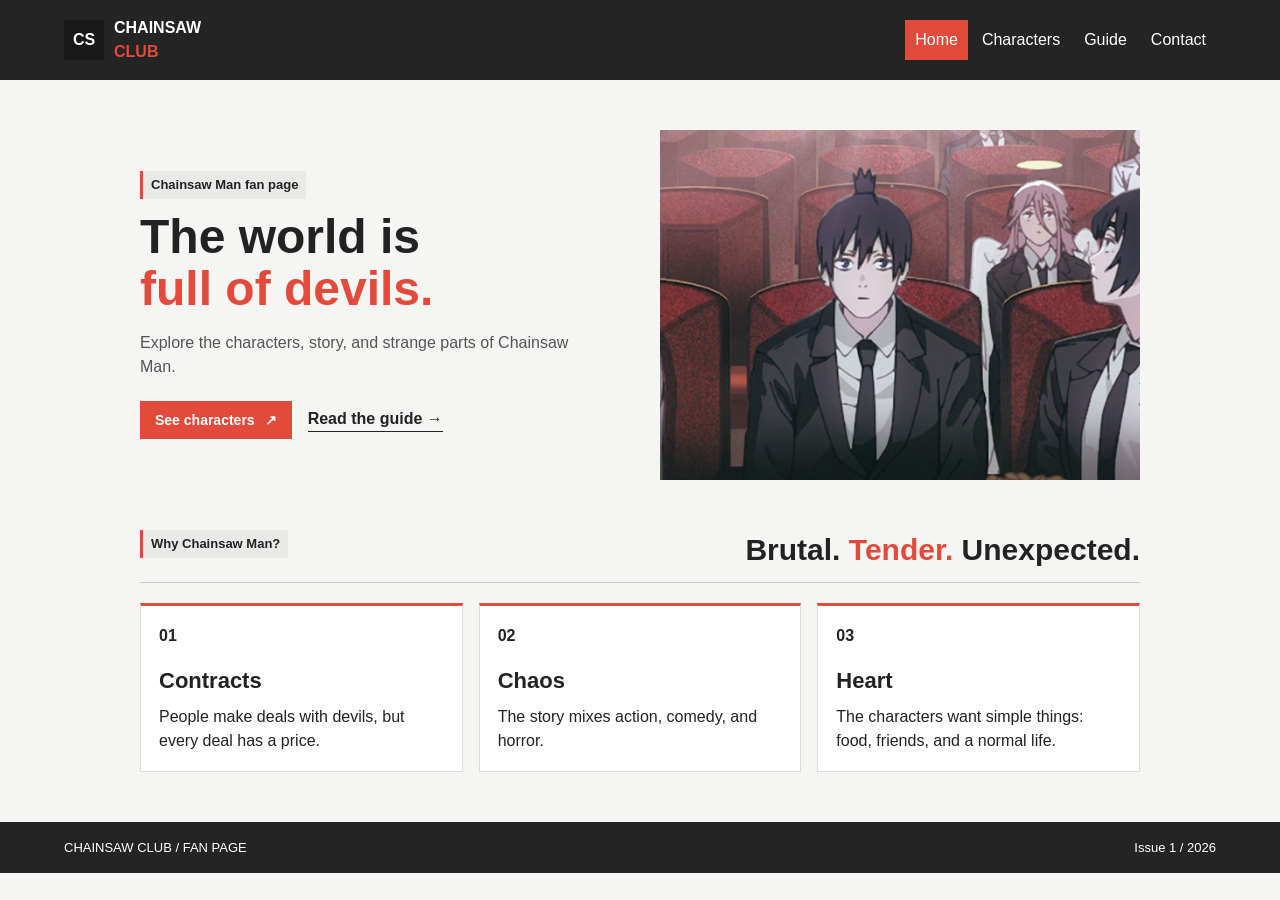
==== index.html @ d2ddcea0 "initialising project" ====
<!doctype html>
<html lang="en">
<head>
  <meta charset="utf-8">
  <meta name="viewport" content="width=device-width, initial-scale=1">
  <meta name="description" content="An unofficial fan guide to Chainsaw Man and its unforgettable world.">
  <title>Chainsaw Club | Home</title>
  <link rel="stylesheet" href="styles.css">
</head>
<body>
  <header class="header">
    <a class="logo" href="index.html" aria-label="Chainsaw Club home">
      <span class="logo-icon">CS</span>
      <span>CHAINSAW<br><b>CLUB</b></span>
    </a>
    <nav class="nav" aria-label="Main navigation">
      <a class="active" href="index.html">Home</a>
      <a href="characters.html">Characters</a>
      <a href="guide.html">Guide</a>
      <a href="contact.html">Contact</a>
    </nav>
  </header>

  <main>
    <section class="hero wrap">
      <div class="hero-text">
        <p class="label">Chainsaw Man fan page</p>
        <h1>The world is<br><em>full of devils.</em></h1>
        <p class="lead">Explore the characters, story, and strange parts of Chainsaw Man.</p>
        <div class="actions">
          <a class="button primary" href="characters.html">See characters <span>↗</span></a>
          <a class="link" href="guide.html">Read the guide <span>→</span></a>
        </div>
      </div>
      <div class="art">
        <img class="art-image" src="Images/anime-banner.jpg" alt="Chainsaw Man anime key visual">
      </div>
    </section>

    <section class="why wrap">
      <div class="heading">
        <p class="label">Why Chainsaw Man?</p>
        <h2>Brutal. <span>Tender.</span> Unexpected.</h2>
      </div>
      <div class="features">
        <article class="feature red"><span class="number">01</span><h3>Contracts</h3><p>People make deals with devils, but every deal has a price.</p></article>
        <article class="feature light"><span class="number">02</span><h3>Chaos</h3><p>The story mixes action, comedy, and horror.</p></article>
        <article class="feature dark"><span class="number">03</span><h3>Heart</h3><p>The characters want simple things: food, friends, and a normal life.</p></article>
      </div>
    </section>
  </main>

  <footer class="footer"><span>CHAINSAW CLUB / FAN PAGE</span><span>Issue 1 / 2026</span></footer>
</body>
</html>
---- styles.css ----
* {
    box-sizing: border-box;
}

body {
    margin: 0;
    background: #f5f5f3;
    color: #222;
    font-family: Arial, Helvetica, sans-serif;
    font-size: 16px;
    line-height: 1.5;
}

a {
    color: inherit;
    text-decoration: none;
}

h1,
h2,
h3,
p {
    margin-top: 0;
}


.header,
.footer {
    padding: 16px 5%;
}

.header {
    display: flex;
    align-items: center;
    justify-content: space-between;
    gap: 20px;
    background: #242424;
    color: #fff;
}

.logo {
    display: flex;
    align-items: center;
    gap: 10px;
    font-weight: 700;
}

.logo-icon {
    display: flex;
    align-items: center;
    justify-content: center;
    width: 40px;
    height: 40px;
    background: #191919;
}

.logo b {
    color: #e24a3b;
}

.nav {
    display: flex;
    flex-wrap: wrap;
    gap: 4px;
}

.nav a {
    padding: 8px 10px;
}

.nav a:hover,
.nav a.active {
    background: #e24a3b;
    color: #fff;
}



.wrap {
    width: 90%;
    max-width: 1000px;
    margin: 0 auto;
}

.page {
    min-height: 75vh;
    padding: 40px 0 50px;
}

/* Home */

.hero {
    display: grid;
    grid-template-columns: 1fr 1fr;
    align-items: center;
    gap: 40px;
    padding: 50px 0;
}

.label {
    display: inline-block;
    margin-bottom: 12px;
    padding: 4px 8px;
    border-left: 3px solid #e24a3b;
    background: #e9e9e7;
    font-size: 13px;
    font-weight: 700;
}

h1 {
    margin-bottom: 16px;
    font-size: 48px;
    line-height: 1.08;
}

h2 {
    font-size: 30px;
    line-height: 1.2;
}

h3 {
    font-size: 22px;
}

h1 em,
h2 em {
    color: #e24a3b;
    font-style: normal;
}

.lead {
    max-width: 430px;
    color: #555;
}

.actions {
    display: flex;
    flex-wrap: wrap;
    align-items: center;
    gap: 16px;
    margin-top: 22px;
}

.button {
    display: inline-flex;
    align-items: center;
    gap: 10px;
    padding: 10px 14px;
    border: 1px solid #222;
    background: transparent;
    color: #222;
    cursor: pointer;
    font: 700 14px Arial, sans-serif;
}

.button:hover {
    background: #222;
    color: #fff;
}

.button.primary {
    background: #e24a3b;
    border-color: #e24a3b;
    color: #fff;
}

.button.primary:hover {
    background: #c6382c;
    border-color: #c6382c;
}

.link {
    border-bottom: 1px solid #222;
    font-weight: 700;
}

.art {
    height: 350px;
}

.art-image,
.portrait img,
.quote-image,
.poster {
    display: block;
    object-fit: cover;
}

.art-image {
    width: 100%;
    height: 100%;
}



.why {
    padding-bottom: 50px;
}

.heading {
    display: flex;
    align-items: center;
    justify-content: space-between;
    gap: 20px;
    margin-bottom: 20px;
    padding-bottom: 12px;
    border-bottom: 1px solid #ccc;
}

.heading h2 {
    margin-bottom: 0;
}

.heading h2 span {
    color: #e24a3b;
}

.features {
    display: grid;
    grid-template-columns: repeat(3, 1fr);
    gap: 16px;
}

.feature {
    padding: 18px;
    border: 1px solid #ddd;
    border-top: 3px solid #e24a3b;
    background: #fff;
}

.feature h3 {
    margin: 16px 0 8px;
}

.feature p {
    margin-bottom: 0;
}

.red,
.light,
.dark {
    background: #fff;
    color: #222;
}

.number {
    font-weight: 700;
}



.page-heading {
    margin-bottom: 28px;
    padding-bottom: 16px;
    border-bottom: 1px solid #ccc;
}

.page-heading h1 {
    margin-bottom: 8px;
}

.page-heading p:last-child {
    max-width: 520px;
    margin-bottom: 0;
    color: #555;
}



.people {
    display: grid;
    gap: 16px;
}

.person {
    display: grid;
    grid-template-columns: 160px 1fr;
    align-items: center;
    gap: 20px;
    padding: 16px;
    border: 1px solid #ddd;
    background: #fff;
}

.person h2 {
    margin-bottom: 8px;
}

.person p:not(.label) {
    margin-bottom: 10px;
}

.portrait {
    height: 150px;
    overflow: hidden;
}

.portrait img {
    width: 100%;
    height: 100%;
}

.tag {
    display: inline-block;
    padding: 3px 8px;
    border: 1px solid #ccc;
    font-size: 13px;
}



.columns {
    display: grid;
    grid-template-columns: 1.2fr 0.8fr;
    gap: 32px;
}

.contact-columns {
    grid-template-columns: 0.8fr 1.2fr;
}



.step {
    display: grid;
    grid-template-columns: 40px 1fr;
    gap: 16px;
    padding: 20px 0;
    border-bottom: 1px solid #ccc;
}

.step:first-child {
    border-top: 1px solid #ccc;
}

.step-number {
    color: #e24a3b;
    font-size: 20px;
    font-weight: 700;
}

.step h2 {
    margin-bottom: 8px;
    font-size: 23px;
}

.step p {
    margin-bottom: 0;
    color: #555;
}



.quote {
    align-self: start;
    padding: 16px;
    border: 1px solid #ddd;
    border-left: 4px solid #e24a3b;
    background: #fff;
}

.quote-image {
    width: 100%;
    height: 190px;
    margin-bottom: 16px;
}

.quote-mark {
    color: #e24a3b;
    font-size: 40px;
}

.quote blockquote {
    margin: 8px 0;
    font-size: 24px;
    font-weight: 700;
}

.quote cite {
    font-size: 13px;
    font-style: normal;
}



.contact-info h2 {
    margin: 20px 0 12px;
}

.contact-info p {
    max-width: 300px;
    color: #555;
}

.poster {
    width: 150px;
    height: 180px;
}

.details {
    display: flex;
    flex-direction: column;
    gap: 6px;
    margin-top: 24px;
    padding-top: 12px;
    border-top: 1px solid #ccc;
}

.details span {
    font-size: 13px;
    font-weight: 700;
}



.form {
    padding: 24px;
    border: 1px solid #ddd;
    background: #fff;
}

.field {
    display: flex;
    flex-direction: column;
    margin-bottom: 20px;
}

.field label {
    margin-bottom: 6px;
    font-weight: 700;
}

.field label span,
.status {
    color: #e24a3b;
}

.field input,
.field textarea {
    width: 100%;
    padding: 10px;
    border: 1px solid #aaa;
    background: #fff;
    color: #222;
    font: 16px Arial, sans-serif;
}

.field textarea {
    min-height: 140px;
    resize: vertical;
}

.field input:focus,
.field textarea:focus {
    outline: 2px solid #e24a3b;
    outline-offset: 1px;
}



.footer {
    display: flex;
    align-items: center;
    justify-content: space-between;
    gap: 20px;
    background: #242424;
    color: #fff;
    font-size: 13px;
}


@media (max-width: 700px) {
    .header {
        flex-direction: column;
        align-items: flex-start;
    }

    .hero,
    .features,
    .columns {
        grid-template-columns: 1fr;
    }

    .hero {
        gap: 28px;
        padding: 35px 0;
    }

    h1 {
        font-size: 38px;
    }

    .art {
        height: 260px;
    }

    .heading {
        flex-direction: column;
        align-items: flex-start;
    }

    .person {
        grid-template-columns: 100px 1fr;
        gap: 12px;
        padding: 12px;
    }

    .portrait {
        height: 130px;
    }

    .footer {
        flex-direction: column;
        align-items: flex-start;
    }
}

@media (max-width: 480px) {
    .wrap {
        width: 92%;
    }

    .page {
        padding-top: 30px;
    }

    h1 {
        font-size: 34px;
    }

    h2 {
        font-size: 27px;
    }

    .hero {
        padding: 25px 0;
    }

    .person {
        grid-template-columns: 1fr;
    }

    .portrait {
        height: 220px;
    }

    .actions {
        align-items: stretch;
        flex-direction: column;
    }

    .button {
        justify-content: center;
    }
}
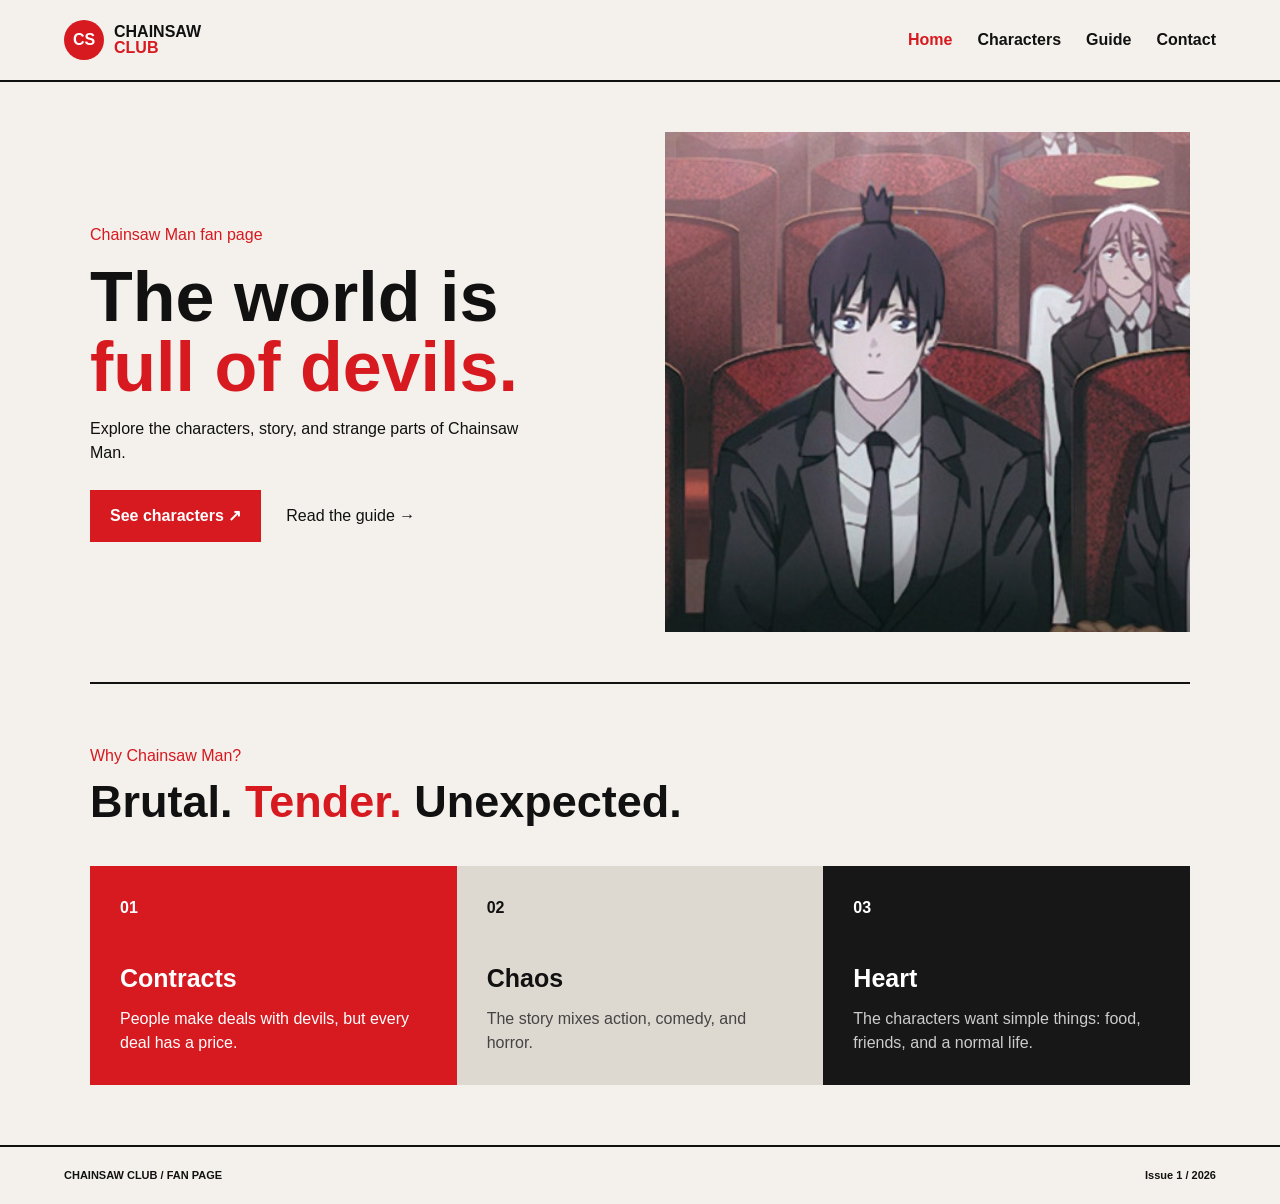
==== commit ea77ff64: "Påbörjad" ====
--- a/index.html
+++ b/index.html
@@ -3,53 +3,79 @@
 <head>
   <meta charset="utf-8">
   <meta name="viewport" content="width=device-width, initial-scale=1">
-  <meta name="description" content="An unofficial fan guide to Chainsaw Man and its unforgettable world.">
   <title>Chainsaw Club | Home</title>
   <link rel="stylesheet" href="styles.css">
 </head>
+
 <body>
-  <header class="header">
-    <a class="logo" href="index.html" aria-label="Chainsaw Club home">
-      <span class="logo-icon">CS</span>
-      <span>CHAINSAW<br><b>CLUB</b></span>
-    </a>
-    <nav class="nav" aria-label="Main navigation">
-      <a class="active" href="index.html">Home</a>
-      <a href="characters.html">Characters</a>
-      <a href="guide.html">Guide</a>
-      <a href="contact.html">Contact</a>
-    </nav>
-  </header>
 
-  <main>
-    <section class="hero wrap">
-      <div class="hero-text">
-        <p class="label">Chainsaw Man fan page</p>
-        <h1>The world is<br><em>full of devils.</em></h1>
-        <p class="lead">Explore the characters, story, and strange parts of Chainsaw Man.</p>
-        <div class="actions">
-          <a class="button primary" href="characters.html">See characters <span>↗</span></a>
-          <a class="link" href="guide.html">Read the guide <span>→</span></a>
-        </div>
+<header class="header">
+  <a class="logo" href="index.html">
+    <span class="logo-icon">CS</span>
+    <span>CHAINSAW<br><b>CLUB</b></span>
+  </a>
+
+  <nav class="nav">
+    <a class="active" href="index.html">Home</a>
+    <a href="characters.html">Characters</a>
+    <a href="guide.html">Guide</a>
+    <a href="contact.html">Contact</a>
+  </nav>
+</header>
+
+<main>
+
+  <section class="hero">
+    <div class="hero-text">
+      <p class="red">Chainsaw Man fan page</p>
+      <h1>The world is<br><em>full of devils.</em></h1>
+      <p>Explore the characters, story, and strange parts of Chainsaw Man.</p>
+
+      <div class="buttons">
+        <a class="button" href="characters.html">See characters ↗</a>
+        <a href="guide.html">Read the guide →</a>
       </div>
-      <div class="art">
-        <img class="art-image" src="Images/anime-banner.jpg" alt="Chainsaw Man anime key visual">
+    </div>
+
+    <div>
+      <img class="hero-img" src="Images/anime-banner.jpg" alt="Chainsaw Man anime">
+    </div>
+  </section>
+
+  <section class="why">
+    <p class="red">Why Chainsaw Man?</p>
+    <h2>Brutal. <span>Tender.</span> Unexpected.</h2>
+
+    <div class="cards">
+
+      <div class="card red-card">
+        <b>01</b>
+        <h3>Contracts</h3>
+        <p>People make deals with devils, but every deal has a price.</p>
       </div>
-    </section>
 
-    <section class="why wrap">
-      <div class="heading">
-        <p class="label">Why Chainsaw Man?</p>
-        <h2>Brutal. <span>Tender.</span> Unexpected.</h2>
+      <div class="card">
+        <b>02</b>
+        <h3>Chaos</h3>
+        <p>The story mixes action, comedy, and horror.</p>
       </div>
-      <div class="features">
-        <article class="feature red"><span class="number">01</span><h3>Contracts</h3><p>People make deals with devils, but every deal has a price.</p></article>
-        <article class="feature light"><span class="number">02</span><h3>Chaos</h3><p>The story mixes action, comedy, and horror.</p></article>
-        <article class="feature dark"><span class="number">03</span><h3>Heart</h3><p>The characters want simple things: food, friends, and a normal life.</p></article>
+
+      <div class="card black-card">
+        <b>03</b>
+        <h3>Heart</h3>
+        <p>The characters want simple things: food, friends, and a normal life.</p>
       </div>
-    </section>
-  </main>
 
-  <footer class="footer"><span>CHAINSAW CLUB / FAN PAGE</span><span>Issue 1 / 2026</span></footer>
+    </div>
+  </section>
+
+</main>
+
+<footer class="footer">
+  <span>CHAINSAW CLUB / FAN PAGE</span>
+  <span>Issue 1 / 2026</span>
+</footer>
+
 </body>
 </html>
+
--- a/styles.css
+++ b/styles.css
@@ -1,556 +1,406 @@
 * {
-    box-sizing: border-box;
+  box-sizing: border-box;
+  margin: 0;
+  padding: 0;
 }
 
 body {
-    margin: 0;
-    background: #f5f5f3;
-    color: #222;
-    font-family: Arial, Helvetica, sans-serif;
-    font-size: 16px;
-    line-height: 1.5;
+  font-family: Arial, sans-serif;
+  background: #f4f1ec;
+  color: #111;
+  line-height: 1.5;
 }
 
 a {
-    color: inherit;
-    text-decoration: none;
-}
-
-h1,
-h2,
-h3,
-p {
-    margin-top: 0;
-}
-
-
-.header,
+  color: #111;
+  text-decoration: none;
+}
+
+img {
+  width: 100%;
+  display: block;
+}
+
+.header {
+  padding: 20px 5%;
+  display: flex;
+  justify-content: space-between;
+  align-items: center;
+  border-bottom: 2px solid #111;
+}
+
+.logo {
+  display: flex;
+  align-items: center;
+  gap: 10px;
+  font-weight: bold;
+  line-height: 1;
+}
+
+.logo b,
+.red,
+.title .red {
+  color: #d71920;
+}
+
+.logo-icon {
+  background: #d71920;
+  color: white;
+  width: 40px;
+  height: 40px;
+  border-radius: 50%;
+  display: flex;
+  justify-content: center;
+  align-items: center;
+}
+
+.nav {
+  display: flex;
+  gap: 25px;
+}
+
+.nav a {
+  font-weight: bold;
+}
+
+.nav a:hover,
+.nav .active {
+  color: #d71920;
+}
+
+.hero,
+.why,
+.page {
+  width: 90%;
+  max-width: 1100px;
+  margin: auto;
+}
+
+.hero {
+  min-height: 600px;
+  display: grid;
+  grid-template-columns: 1fr 1fr;
+  gap: 50px;
+  align-items: center;
+}
+
+.hero h1 {
+  font-size: 70px;
+  line-height: 1;
+  margin: 15px 0;
+}
+
+.hero h1 em {
+  color: #d71920;
+  font-style: normal;
+}
+
+.hero-text > p:not(.red) {
+  margin-bottom: 25px;
+  max-width: 450px;
+}
+
+.hero-img {
+  height: 500px;
+  object-fit: cover;
+}
+
+.buttons {
+  display: flex;
+  gap: 25px;
+  align-items: center;
+}
+
+.button {
+  background: #d71920;
+  color: white;
+  border: 0;
+  padding: 14px 20px;
+  font-weight: bold;
+  cursor: pointer;
+}
+
+.why {
+  padding: 60px 0;
+  border-top: 2px solid #111;
+}
+
+.why h2 {
+  font-size: 45px;
+  margin-bottom: 30px;
+}
+
+.why h2 span {
+  color: #d71920;
+}
+
+.cards {
+  display: grid;
+  grid-template-columns: repeat(3, 1fr);
+}
+
+.card {
+  padding: 30px;
+  min-height: 200px;
+  background: #ddd8d0;
+}
+
+.card h3 {
+  margin: 40px 0 10px;
+  font-size: 25px;
+}
+
+.card p {
+  color: #444;
+}
+
+.red-card {
+  background: #d71920;
+  color: white;
+}
+
+.red-card p {
+  color: white;
+}
+
+.black-card {
+  background: #171717;
+  color: white;
+}
+
+.black-card p {
+  color: #ccc;
+}
+
+.page {
+  padding: 70px 0;
+}
+
+.title {
+  margin-bottom: 50px;
+}
+
+.title h1 {
+  font-size: 70px;
+  line-height: 1;
+  margin: 10px 0 15px;
+}
+
+.columns {
+  display: grid;
+  grid-template-columns: 1fr 1fr;
+  gap: 50px;
+}
+
+.step {
+  display: grid;
+  grid-template-columns: 50px 1fr;
+  gap: 20px;
+  padding: 25px 0;
+  border-top: 1px solid #aaa;
+}
+
+.step b {
+  color: #d71920;
+}
+
+.step h2 {
+  margin-bottom: 8px;
+}
+
+.quote {
+  background: #171717;
+  color: white;
+  padding: 25px;
+}
+
+.quote img {
+  height: 300px;
+  object-fit: cover;
+  margin-bottom: 25px;
+}
+
+.quote span {
+  color: #d71920;
+  font-size: 45px;
+}
+
+.quote blockquote {
+  font-size: 25px;
+  font-weight: bold;
+  margin: 10px 0;
+}
+
+.people {
+  display: grid;
+  grid-template-columns: repeat(3, 1fr);
+  gap: 30px;
+}
+
+.person {
+  border-top: 2px solid #111;
+  padding-top: 20px;
+}
+
+.person img {
+  height: 400px;
+  object-fit: cover;
+  margin-bottom: 20px;
+}
+
+.person h2 {
+  font-size: 30px;
+  margin: 8px 0;
+}
+
+.tag {
+  display: inline-block;
+  border: 1px solid #111;
+  padding: 4px 10px;
+  margin-top: 10px;
+  font-size: 12px;
+  font-weight: bold;
+}
+
+.contact img {
+  max-height: 400px;
+  object-fit: cover;
+  margin-bottom: 20px;
+}
+
+.contact h2 {
+  font-size: 40px;
+  margin-bottom: 10px;
+}
+
+.contact h2 em {
+  color: #d71920;
+}
+
+.email {
+  margin-top: 25px;
+  padding-top: 15px;
+  border-top: 1px solid #aaa;
+}
+
+.email span {
+  display: block;
+  color: #d71920;
+  font-size: 12px;
+  font-weight: bold;
+}
+
+.form {
+  border-top: 2px solid #111;
+  padding-top: 20px;
+}
+
+.form label {
+  display: block;
+  font-weight: bold;
+  margin-bottom: 7px;
+}
+
+.form label span {
+  color: #d71920;
+}
+
+.form input,
+.form textarea {
+  width: 100%;
+  padding: 14px;
+  margin-bottom: 20px;
+  border: 1px solid #aaa;
+  font-size: 16px;
+  font-family: Arial, sans-serif;
+}
+
+.form textarea {
+  resize: vertical;
+}
+
 .footer {
-    padding: 16px 5%;
-}
-
-.header {
-    display: flex;
-    align-items: center;
+  border-top: 2px solid #111;
+  padding: 20px 5%;
+  display: flex;
+  justify-content: space-between;
+  font-size: 11px;
+  font-weight: bold;
+}
+
+@media (max-width: 600px) {
+
+  .header {
+    flex-direction: column;
+    gap: 20px;
+    align-items: flex-start;
+  }
+
+  .nav {
+    width: 100%;
     justify-content: space-between;
-    gap: 20px;
-    background: #242424;
-    color: #fff;
-}
-
-.logo {
-    display: flex;
-    align-items: center;
-    gap: 10px;
-    font-weight: 700;
-}
-
-.logo-icon {
-    display: flex;
-    align-items: center;
-    justify-content: center;
-    width: 40px;
-    height: 40px;
-    background: #191919;
-}
-
-.logo b {
-    color: #e24a3b;
-}
-
-.nav {
-    display: flex;
-    flex-wrap: wrap;
-    gap: 4px;
-}
-
-.nav a {
-    padding: 8px 10px;
-}
-
-.nav a:hover,
-.nav a.active {
-    background: #e24a3b;
-    color: #fff;
-}
-
-
-
-.wrap {
-    width: 90%;
-    max-width: 1000px;
-    margin: 0 auto;
-}
-
-.page {
-    min-height: 75vh;
-    padding: 40px 0 50px;
-}
-
-/* Home */
-
-.hero {
-    display: grid;
-    grid-template-columns: 1fr 1fr;
-    align-items: center;
+    gap: 8px;
+  }
+
+  .nav a {
+    font-size: 12px;
+  }
+
+  .hero {
+    display: block;
+    padding: 40px 0;
+  }
+
+  .hero h1 {
+    font-size: 50px;
+  }
+
+  .hero-img {
+    height: 350px;
+    margin-top: 40px;
+  }
+
+  .buttons {
+    flex-direction: column;
+    align-items: flex-start;
+  }
+
+  .button {
+    width: 100%;
+    text-align: center;
+  }
+
+  .cards,
+  .columns,
+  .people {
+    grid-template-columns: 1fr;
+  }
+
+  .why {
+    padding: 40px 0;
+  }
+
+  .why h2,
+  .title h1 {
+    font-size: 45px;
+  }
+
+  .card {
+    min-height: 180px;
+  }
+
+  .person img {
+    height: 400px;
+  }
+
+  .columns {
     gap: 40px;
-    padding: 50px 0;
-}
-
-.label {
-    display: inline-block;
-    margin-bottom: 12px;
-    padding: 4px 8px;
-    border-left: 3px solid #e24a3b;
-    background: #e9e9e7;
-    font-size: 13px;
-    font-weight: 700;
-}
-
-h1 {
-    margin-bottom: 16px;
-    font-size: 48px;
-    line-height: 1.08;
-}
-
-h2 {
-    font-size: 30px;
-    line-height: 1.2;
-}
-
-h3 {
-    font-size: 22px;
-}
-
-h1 em,
-h2 em {
-    color: #e24a3b;
-    font-style: normal;
-}
-
-.lead {
-    max-width: 430px;
-    color: #555;
-}
-
-.actions {
-    display: flex;
-    flex-wrap: wrap;
-    align-items: center;
-    gap: 16px;
-    margin-top: 22px;
-}
-
-.button {
-    display: inline-flex;
-    align-items: center;
-    gap: 10px;
-    padding: 10px 14px;
-    border: 1px solid #222;
-    background: transparent;
-    color: #222;
-    cursor: pointer;
-    font: 700 14px Arial, sans-serif;
-}
-
-.button:hover {
-    background: #222;
-    color: #fff;
-}
-
-.button.primary {
-    background: #e24a3b;
-    border-color: #e24a3b;
-    color: #fff;
-}
-
-.button.primary:hover {
-    background: #c6382c;
-    border-color: #c6382c;
-}
-
-.link {
-    border-bottom: 1px solid #222;
-    font-weight: 700;
-}
-
-.art {
-    height: 350px;
-}
-
-.art-image,
-.portrait img,
-.quote-image,
-.poster {
-    display: block;
-    object-fit: cover;
-}
-
-.art-image {
-    width: 100%;
-    height: 100%;
-}
-
-
-
-.why {
-    padding-bottom: 50px;
-}
-
-.heading {
-    display: flex;
-    align-items: center;
-    justify-content: space-between;
-    gap: 20px;
-    margin-bottom: 20px;
-    padding-bottom: 12px;
-    border-bottom: 1px solid #ccc;
-}
-
-.heading h2 {
-    margin-bottom: 0;
-}
-
-.heading h2 span {
-    color: #e24a3b;
-}
-
-.features {
-    display: grid;
-    grid-template-columns: repeat(3, 1fr);
-    gap: 16px;
-}
-
-.feature {
-    padding: 18px;
-    border: 1px solid #ddd;
-    border-top: 3px solid #e24a3b;
-    background: #fff;
-}
-
-.feature h3 {
-    margin: 16px 0 8px;
-}
-
-.feature p {
-    margin-bottom: 0;
-}
-
-.red,
-.light,
-.dark {
-    background: #fff;
-    color: #222;
-}
-
-.number {
-    font-weight: 700;
-}
-
-
-
-.page-heading {
-    margin-bottom: 28px;
-    padding-bottom: 16px;
-    border-bottom: 1px solid #ccc;
-}
-
-.page-heading h1 {
-    margin-bottom: 8px;
-}
-
-.page-heading p:last-child {
-    max-width: 520px;
-    margin-bottom: 0;
-    color: #555;
-}
-
-
-
-.people {
-    display: grid;
-    gap: 16px;
-}
-
-.person {
-    display: grid;
-    grid-template-columns: 160px 1fr;
-    align-items: center;
-    gap: 20px;
-    padding: 16px;
-    border: 1px solid #ddd;
-    background: #fff;
-}
-
-.person h2 {
-    margin-bottom: 8px;
-}
-
-.person p:not(.label) {
-    margin-bottom: 10px;
-}
-
-.portrait {
-    height: 150px;
-    overflow: hidden;
-}
-
-.portrait img {
-    width: 100%;
-    height: 100%;
-}
-
-.tag {
-    display: inline-block;
-    padding: 3px 8px;
-    border: 1px solid #ccc;
-    font-size: 13px;
-}
-
-
-
-.columns {
-    display: grid;
-    grid-template-columns: 1.2fr 0.8fr;
-    gap: 32px;
-}
-
-.contact-columns {
-    grid-template-columns: 0.8fr 1.2fr;
-}
-
-
-
-.step {
-    display: grid;
-    grid-template-columns: 40px 1fr;
-    gap: 16px;
-    padding: 20px 0;
-    border-bottom: 1px solid #ccc;
-}
-
-.step:first-child {
-    border-top: 1px solid #ccc;
-}
-
-.step-number {
-    color: #e24a3b;
-    font-size: 20px;
-    font-weight: 700;
-}
-
-.step h2 {
-    margin-bottom: 8px;
-    font-size: 23px;
-}
-
-.step p {
-    margin-bottom: 0;
-    color: #555;
-}
-
-
-
-.quote {
-    align-self: start;
-    padding: 16px;
-    border: 1px solid #ddd;
-    border-left: 4px solid #e24a3b;
-    background: #fff;
-}
-
-.quote-image {
-    width: 100%;
-    height: 190px;
-    margin-bottom: 16px;
-}
-
-.quote-mark {
-    color: #e24a3b;
-    font-size: 40px;
-}
-
-.quote blockquote {
-    margin: 8px 0;
-    font-size: 24px;
-    font-weight: 700;
-}
-
-.quote cite {
-    font-size: 13px;
-    font-style: normal;
-}
-
-
-
-.contact-info h2 {
-    margin: 20px 0 12px;
-}
-
-.contact-info p {
-    max-width: 300px;
-    color: #555;
-}
-
-.poster {
-    width: 150px;
-    height: 180px;
-}
-
-.details {
-    display: flex;
+  }
+
+  .footer {
     flex-direction: column;
-    gap: 6px;
-    margin-top: 24px;
-    padding-top: 12px;
-    border-top: 1px solid #ccc;
-}
-
-.details span {
-    font-size: 13px;
-    font-weight: 700;
-}
-
-
-
-.form {
-    padding: 24px;
-    border: 1px solid #ddd;
-    background: #fff;
-}
-
-.field {
-    display: flex;
-    flex-direction: column;
-    margin-bottom: 20px;
-}
-
-.field label {
-    margin-bottom: 6px;
-    font-weight: 700;
-}
-
-.field label span,
-.status {
-    color: #e24a3b;
-}
-
-.field input,
-.field textarea {
-    width: 100%;
-    padding: 10px;
-    border: 1px solid #aaa;
-    background: #fff;
-    color: #222;
-    font: 16px Arial, sans-serif;
-}
-
-.field textarea {
-    min-height: 140px;
-    resize: vertical;
-}
-
-.field input:focus,
-.field textarea:focus {
-    outline: 2px solid #e24a3b;
-    outline-offset: 1px;
-}
-
-
-
-.footer {
-    display: flex;
-    align-items: center;
-    justify-content: space-between;
-    gap: 20px;
-    background: #242424;
-    color: #fff;
-    font-size: 13px;
-}
-
-
-@media (max-width: 700px) {
-    .header {
-        flex-direction: column;
-        align-items: flex-start;
-    }
-
-    .hero,
-    .features,
-    .columns {
-        grid-template-columns: 1fr;
-    }
-
-    .hero {
-        gap: 28px;
-        padding: 35px 0;
-    }
-
-    h1 {
-        font-size: 38px;
-    }
-
-    .art {
-        height: 260px;
-    }
-
-    .heading {
-        flex-direction: column;
-        align-items: flex-start;
-    }
-
-    .person {
-        grid-template-columns: 100px 1fr;
-        gap: 12px;
-        padding: 12px;
-    }
-
-    .portrait {
-        height: 130px;
-    }
-
-    .footer {
-        flex-direction: column;
-        align-items: flex-start;
-    }
-}
-
-@media (max-width: 480px) {
-    .wrap {
-        width: 92%;
-    }
-
-    .page {
-        padding-top: 30px;
-    }
-
-    h1 {
-        font-size: 34px;
-    }
-
-    h2 {
-        font-size: 27px;
-    }
-
-    .hero {
-        padding: 25px 0;
-    }
-
-    .person {
-        grid-template-columns: 1fr;
-    }
-
-    .portrait {
-        height: 220px;
-    }
-
-    .actions {
-        align-items: stretch;
-        flex-direction: column;
-    }
-
-    .button {
-        justify-content: center;
-    }
-}
-
+    gap: 8px;
+    text-align: center;
+  }
+}
+
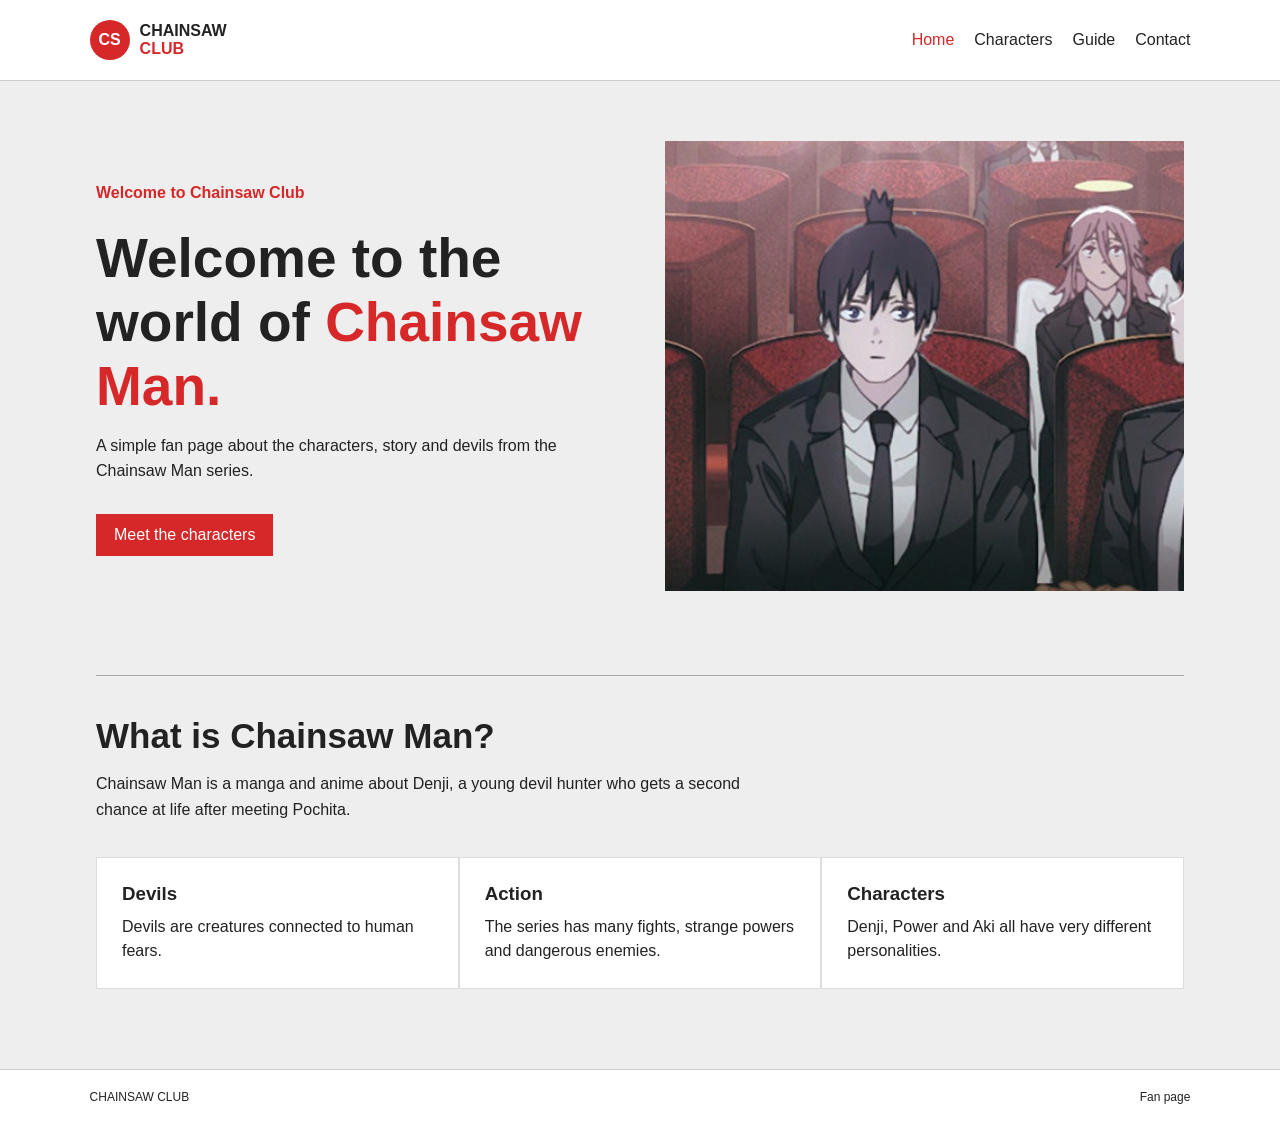
==== commit 741ee606: "Modified some elements in every html and css" ====
--- a/index.html
+++ b/index.html
@@ -25,45 +25,52 @@
 
 <main>
 
-  <section class="hero">
-    <div class="hero-text">
-      <p class="red">Chainsaw Man fan page</p>
-      <h1>The world is<br><em>full of devils.</em></h1>
-      <p>Explore the characters, story, and strange parts of Chainsaw Man.</p>
+  <section class="home">
+    <div class="home-text">
+      <p class="red">Welcome to Chainsaw Club</p>
+      <h1>Welcome to the world of <em>Chainsaw Man.</em></h1>
+      <p>
+        A simple fan page about the characters, story and devils
+        from the Chainsaw Man series.
+      </p>
 
-      <div class="buttons">
-        <a class="button" href="characters.html">See characters ↗</a>
-        <a href="guide.html">Read the guide →</a>
-      </div>
+      <a class="button" href="characters.html">Meet the characters</a>
     </div>
 
-    <div>
-      <img class="hero-img" src="Images/anime-banner.jpg" alt="Chainsaw Man anime">
+    <div class="home-image">
+      <img src="Images/anime-banner.jpg" alt="Chainsaw Man anime">
     </div>
   </section>
 
-  <section class="why">
-    <p class="red">Why Chainsaw Man?</p>
-    <h2>Brutal. <span>Tender.</span> Unexpected.</h2>
+  <section class="intro">
+    <h2>What is Chainsaw Man?</h2>
 
-    <div class="cards">
+    <p>
+      Chainsaw Man is a manga and anime about Denji, a young devil hunter
+      who gets a second chance at life after meeting Pochita.
+    </p>
 
-      <div class="card red-card">
-        <b>01</b>
-        <h3>Contracts</h3>
-        <p>People make deals with devils, but every deal has a price.</p>
+    <div class="boxes">
+
+      <div class="box">
+        <h3>Devils</h3>
+        <p>
+          Devils are creatures connected to human fears.
+        </p>
       </div>
 
-      <div class="card">
-        <b>02</b>
-        <h3>Chaos</h3>
-        <p>The story mixes action, comedy, and horror.</p>
+      <div class="box">
+        <h3>Action</h3>
+        <p>
+          The series has many fights, strange powers and dangerous enemies.
+        </p>
       </div>
 
-      <div class="card black-card">
-        <b>03</b>
-        <h3>Heart</h3>
-        <p>The characters want simple things: food, friends, and a normal life.</p>
+      <div class="box">
+        <h3>Characters</h3>
+        <p>
+          Denji, Power and Aki all have very different personalities.
+        </p>
       </div>
 
     </div>
@@ -72,8 +79,8 @@
 </main>
 
 <footer class="footer">
-  <span>CHAINSAW CLUB / FAN PAGE</span>
-  <span>Issue 1 / 2026</span>
+  <span>CHAINSAW CLUB</span>
+  <span>Fan page</span>
 </footer>
 
 </body>
--- a/styles.css
+++ b/styles.css
@@ -1,32 +1,32 @@
+
 * {
-  box-sizing: border-box;
   margin: 0;
   padding: 0;
+  box-sizing: border-box;
 }
 
 body {
   font-family: Arial, sans-serif;
-  background: #f4f1ec;
-  color: #111;
-  line-height: 1.5;
+  background: #eeeeee;
+  color: #222;
 }
 
 a {
-  color: #111;
   text-decoration: none;
+  color: #222;
 }
 
 img {
-  width: 100%;
-  display: block;
+  max-width: 100%;
 }
 
 .header {
-  padding: 20px 5%;
+  background: white;
+  padding: 20px 7%;
   display: flex;
   justify-content: space-between;
   align-items: center;
-  border-bottom: 2px solid #111;
+  border-bottom: 1px solid #ccc;
 }
 
 .logo {
@@ -34,146 +34,131 @@
   align-items: center;
   gap: 10px;
   font-weight: bold;
-  line-height: 1;
-}
-
-.logo b,
-.red,
-.title .red {
-  color: #d71920;
 }
 
 .logo-icon {
-  background: #d71920;
+  background: #d62828;
   color: white;
   width: 40px;
   height: 40px;
   border-radius: 50%;
   display: flex;
+  align-items: center;
   justify-content: center;
+}
+
+.logo b {
+  color: #d62828;
+}
+
+.nav {
+  display: flex;
+  gap: 20px;
+}
+
+.nav a:hover {
+  color: #d62828;
+}
+
+.nav .active {
+  color: #d62828;
+}
+
+.red {
+  color: #d62828;
+  font-weight: bold;
+}
+
+.home {
+  width: 85%;
+  max-width: 1100px;
+  margin: 60px auto;
+  display: flex;
   align-items: center;
-}
-
-.nav {
-  display: flex;
-  gap: 25px;
-}
-
-.nav a {
-  font-weight: bold;
-}
-
-.nav a:hover,
-.nav .active {
-  color: #d71920;
-}
-
-.hero,
-.why,
+  gap: 50px;
+}
+
+.home-text {
+  width: 50%;
+}
+
+.home-text h1 {
+  font-size: 55px;
+  margin: 15px 0;
+}
+
+.home-text em {
+  color: #d62828;
+  font-style: normal;
+}
+
+.home-text p {
+  line-height: 1.6;
+  margin-bottom: 20px;
+}
+
+.home-image {
+  width: 50%;
+}
+
+.home-image img {
+  width: 100%;
+  height: 450px;
+  object-fit: cover;
+}
+
+.button {
+  display: inline-block;
+  background: #d62828;
+  color: white;
+  padding: 12px 18px;
+  border: none;
+  margin-top: 10px;
+  cursor: pointer;
+}
+
+.intro {
+  width: 85%;
+  max-width: 1100px;
+  margin: 80px auto;
+  padding-top: 40px;
+  border-top: 1px solid #aaa;
+}
+
+.intro h2 {
+  font-size: 35px;
+  margin-bottom: 15px;
+}
+
+.intro > p {
+  max-width: 650px;
+  line-height: 1.6;
+}
+
+.boxes {
+  display: flex;
+  margin-top: 35px;
+}
+
+.box {
+  background: white;
+  width: 33.33%;
+  padding: 25px;
+  border: 1px solid #ddd;
+}
+
+.box h3 {
+  margin-bottom: 10px;
+}
+
+.box p {
+  line-height: 1.5;
+}
+
 .page {
-  width: 90%;
+  width: 85%;
   max-width: 1100px;
-  margin: auto;
-}
-
-.hero {
-  min-height: 600px;
-  display: grid;
-  grid-template-columns: 1fr 1fr;
-  gap: 50px;
-  align-items: center;
-}
-
-.hero h1 {
-  font-size: 70px;
-  line-height: 1;
-  margin: 15px 0;
-}
-
-.hero h1 em {
-  color: #d71920;
-  font-style: normal;
-}
-
-.hero-text > p:not(.red) {
-  margin-bottom: 25px;
-  max-width: 450px;
-}
-
-.hero-img {
-  height: 500px;
-  object-fit: cover;
-}
-
-.buttons {
-  display: flex;
-  gap: 25px;
-  align-items: center;
-}
-
-.button {
-  background: #d71920;
-  color: white;
-  border: 0;
-  padding: 14px 20px;
-  font-weight: bold;
-  cursor: pointer;
-}
-
-.why {
-  padding: 60px 0;
-  border-top: 2px solid #111;
-}
-
-.why h2 {
-  font-size: 45px;
-  margin-bottom: 30px;
-}
-
-.why h2 span {
-  color: #d71920;
-}
-
-.cards {
-  display: grid;
-  grid-template-columns: repeat(3, 1fr);
-}
-
-.card {
-  padding: 30px;
-  min-height: 200px;
-  background: #ddd8d0;
-}
-
-.card h3 {
-  margin: 40px 0 10px;
-  font-size: 25px;
-}
-
-.card p {
-  color: #444;
-}
-
-.red-card {
-  background: #d71920;
-  color: white;
-}
-
-.red-card p {
-  color: white;
-}
-
-.black-card {
-  background: #171717;
-  color: white;
-}
-
-.black-card p {
-  color: #ccc;
-}
-
-.page {
-  padding: 70px 0;
+  margin: 60px auto;
 }
 
 .title {
@@ -181,100 +166,142 @@
 }
 
 .title h1 {
-  font-size: 70px;
-  line-height: 1;
-  margin: 10px 0 15px;
-}
-
-.columns {
-  display: grid;
-  grid-template-columns: 1fr 1fr;
+  font-size: 55px;
+  margin: 10px 0;
+}
+
+.title p:last-child {
+  color: #555;
+}
+
+.people {
+  display: flex;
+  gap: 25px;
+}
+
+.person {
+  background: white;
+  width: 33.33%;
+  padding-bottom: 25px;
+}
+
+.person img {
+  width: 100%;
+  height: 350px;
+  object-fit: cover;
+}
+
+.person h2,
+.person p,
+.person .tag {
+  margin-left: 20px;
+  margin-right: 20px;
+}
+
+.person h2 {
+  margin-top: 20px;
+  margin-bottom: 5px;
+}
+
+.person p {
+  margin-bottom: 15px;
+  line-height: 1.5;
+}
+
+.person .red {
+  font-size: 13px;
+}
+
+.tag {
+  display: inline-block;
+  border: 1px solid #222;
+  padding: 5px 10px;
+  font-size: 12px;
+}
+
+.guide {
+  display: flex;
   gap: 50px;
 }
 
+.guide-text {
+  width: 60%;
+}
+
 .step {
-  display: grid;
-  grid-template-columns: 50px 1fr;
+  display: flex;
   gap: 20px;
   padding: 25px 0;
-  border-top: 1px solid #aaa;
-}
-
-.step b {
-  color: #d71920;
+  border-bottom: 1px solid #bbb;
+}
+
+.step span {
+  background: #d62828;
+  color: white;
+  width: 35px;
+  height: 35px;
+  display: flex;
+  align-items: center;
+  justify-content: center;
+  flex-shrink: 0;
 }
 
 .step h2 {
   margin-bottom: 8px;
 }
 
-.quote {
-  background: #171717;
-  color: white;
-  padding: 25px;
-}
-
-.quote img {
+.step p {
+  line-height: 1.5;
+}
+
+.guide-image {
+  width: 40%;
+  background: white;
+  padding: 20px;
+}
+
+.guide-image img {
+  width: 100%;
   height: 300px;
   object-fit: cover;
-  margin-bottom: 25px;
-}
-
-.quote span {
-  color: #d71920;
-  font-size: 45px;
-}
-
-.quote blockquote {
-  font-size: 25px;
-  font-weight: bold;
-  margin: 10px 0;
-}
-
-.people {
-  display: grid;
-  grid-template-columns: repeat(3, 1fr);
-  gap: 30px;
-}
-
-.person {
-  border-top: 2px solid #111;
-  padding-top: 20px;
-}
-
-.person img {
-  height: 400px;
+  margin-bottom: 20px;
+}
+
+.guide-image h2 {
+  margin-bottom: 10px;
+}
+
+.guide-image p {
+  line-height: 1.5;
+}
+
+.contact {
+  display: flex;
+  gap: 50px;
+}
+
+.contact-info {
+  width: 50%;
+}
+
+.contact-info img {
+  width: 100%;
+  height: 350px;
   object-fit: cover;
   margin-bottom: 20px;
 }
 
-.person h2 {
-  font-size: 30px;
-  margin: 8px 0;
-}
-
-.tag {
-  display: inline-block;
-  border: 1px solid #111;
-  padding: 4px 10px;
-  margin-top: 10px;
-  font-size: 12px;
-  font-weight: bold;
-}
-
-.contact img {
-  max-height: 400px;
-  object-fit: cover;
-  margin-bottom: 20px;
-}
-
-.contact h2 {
-  font-size: 40px;
+.contact-info h2 {
+  font-size: 35px;
   margin-bottom: 10px;
 }
 
-.contact h2 em {
-  color: #d71920;
+.contact-info em {
+  color: #d62828;
+}
+
+.contact-info > p {
+  line-height: 1.5;
 }
 
 .email {
@@ -283,36 +310,32 @@
   border-top: 1px solid #aaa;
 }
 
-.email span {
-  display: block;
-  color: #d71920;
+.email p {
+  color: #d62828;
   font-size: 12px;
   font-weight: bold;
 }
 
 .form {
-  border-top: 2px solid #111;
-  padding-top: 20px;
+  width: 50%;
+  background: white;
+  padding: 30px;
 }
 
 .form label {
   display: block;
+  margin-bottom: 7px;
   font-weight: bold;
-  margin-bottom: 7px;
-}
-
-.form label span {
-  color: #d71920;
 }
 
 .form input,
 .form textarea {
   width: 100%;
-  padding: 14px;
+  padding: 12px;
   margin-bottom: 20px;
   border: 1px solid #aaa;
-  font-size: 16px;
   font-family: Arial, sans-serif;
+  font-size: 15px;
 }
 
 .form textarea {
@@ -320,87 +343,120 @@
 }
 
 .footer {
-  border-top: 2px solid #111;
-  padding: 20px 5%;
+  background: white;
+  border-top: 1px solid #ccc;
+  padding: 20px 7%;
   display: flex;
   justify-content: space-between;
-  font-size: 11px;
-  font-weight: bold;
+  font-size: 12px;
 }
 
 @media (max-width: 600px) {
 
   .header {
-    flex-direction: column;
-    gap: 20px;
-    align-items: flex-start;
+    display: block;
   }
 
   .nav {
-    width: 100%;
-    justify-content: space-between;
-    gap: 8px;
+    margin-top: 20px;
+    gap: 15px;
   }
 
   .nav a {
     font-size: 12px;
   }
 
-  .hero {
-    display: block;
-    padding: 40px 0;
-  }
-
-  .hero h1 {
-    font-size: 50px;
-  }
-
-  .hero-img {
-    height: 350px;
-    margin-top: 40px;
-  }
-
-  .buttons {
-    flex-direction: column;
-    align-items: flex-start;
-  }
-
-  .button {
-    width: 100%;
-    text-align: center;
-  }
-
-  .cards,
-  .columns,
-  .people {
-    grid-template-columns: 1fr;
-  }
-
-  .why {
-    padding: 40px 0;
-  }
-
-  .why h2,
+  .home {
+    display: block;
+    width: 90%;
+    margin: 40px auto;
+  }
+
+  .home-text {
+    width: 100%;
+  }
+
+  .home-text h1 {
+    font-size: 40px;
+  }
+
+  .home-image {
+    width: 100%;
+    margin-top: 30px;
+  }
+
+  .home-image img {
+    height: 300px;
+  }
+
+  .intro {
+    width: 90%;
+    margin: 50px auto;
+  }
+
+  .boxes {
+    display: block;
+  }
+
+  .box {
+    width: 100%;
+  }
+
+  .page {
+    width: 90%;
+    margin: 40px auto;
+  }
+
   .title h1 {
     font-size: 45px;
   }
 
-  .card {
-    min-height: 180px;
+  .people {
+    display: block;
+  }
+
+  .person {
+    width: 100%;
+    margin-bottom: 30px;
   }
 
   .person img {
-    height: 400px;
-  }
-
-  .columns {
-    gap: 40px;
+    height: 350px;
+  }
+
+  .guide {
+    display: block;
+  }
+
+  .guide-text {
+    width: 100%;
+  }
+
+  .guide-image {
+    width: 100%;
+    margin-top: 30px;
+  }
+
+  .contact {
+    display: block;
+  }
+
+  .contact-info {
+    width: 100%;
+  }
+
+  .form {
+    width: 100%;
+    margin-top: 30px;
   }
 
   .footer {
-    flex-direction: column;
-    gap: 8px;
+    display: block;
     text-align: center;
   }
-}
-
+
+  .footer span {
+    display: block;
+    margin: 5px;
+  }
+}
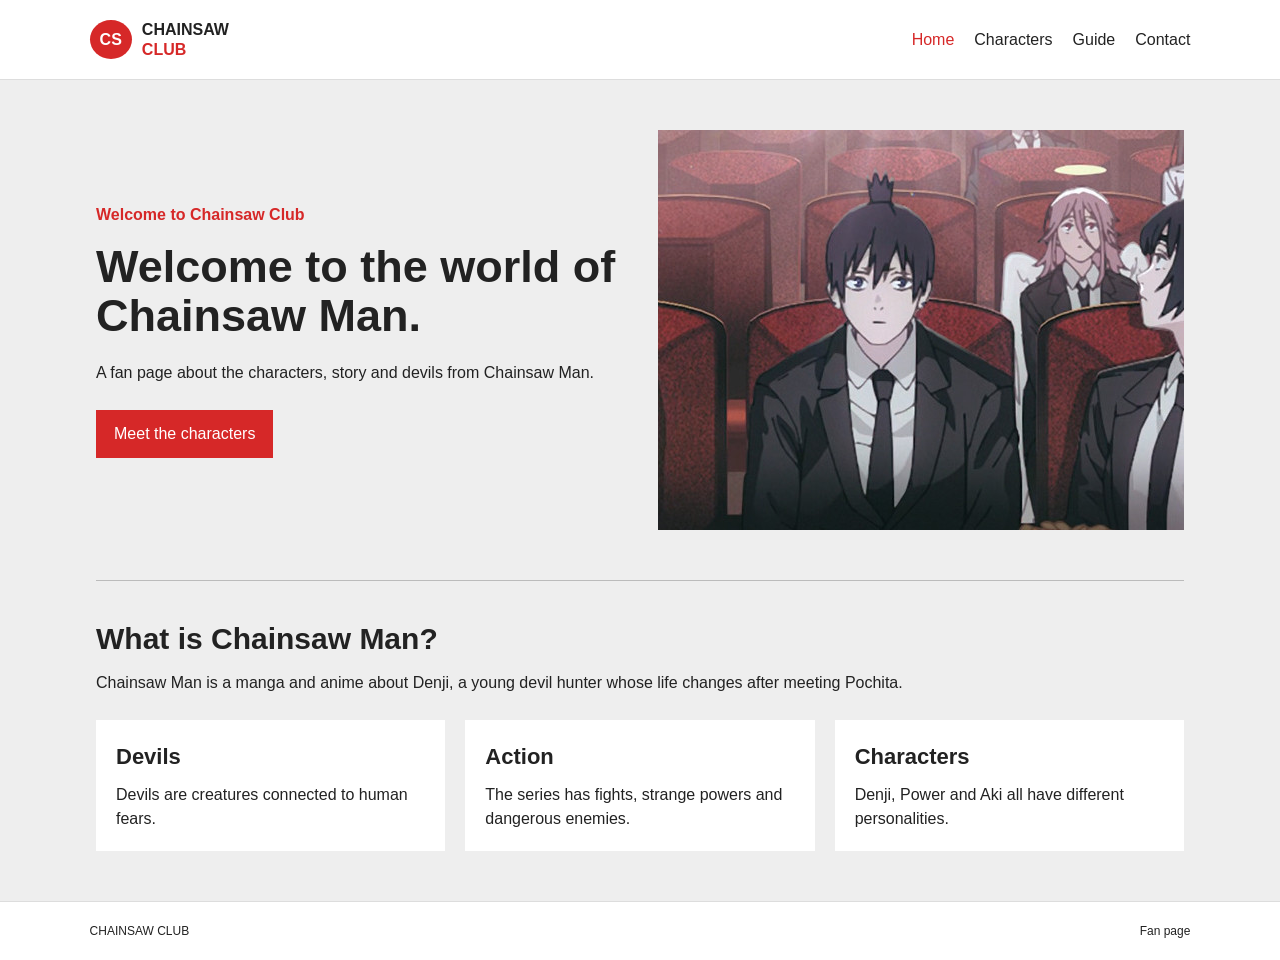
==== commit 72bf1da5: "Changed up a bit more" ====
--- a/index.html
+++ b/index.html
@@ -6,7 +6,6 @@
   <title>Chainsaw Club | Home</title>
   <link rel="stylesheet" href="styles.css">
 </head>
-
 <body>
 
 <header class="header">
@@ -24,16 +23,11 @@
 </header>
 
 <main>
-
   <section class="home">
     <div class="home-text">
       <p class="red">Welcome to Chainsaw Club</p>
-      <h1>Welcome to the world of <em>Chainsaw Man.</em></h1>
-      <p>
-        A simple fan page about the characters, story and devils
-        from the Chainsaw Man series.
-      </p>
-
+      <h1>Welcome to the world of Chainsaw Man.</h1>
+      <p>A fan page about the characters, story and devils from Chainsaw Man.</p>
       <a class="button" href="characters.html">Meet the characters</a>
     </div>
 
@@ -43,46 +37,32 @@
   </section>
 
   <section class="intro">
-    <h2>What is Chainsaw Man?</h2>
-
-    <p>
-      Chainsaw Man is a manga and anime about Denji, a young devil hunter
-      who gets a second chance at life after meeting Pochita.
-    </p>
+    <h1>What is Chainsaw Man?</h1>
+    <p>Chainsaw Man is a manga and anime about Denji, a young devil hunter whose life changes after meeting Pochita.</p>
 
     <div class="boxes">
-
       <div class="box">
-        <h3>Devils</h3>
-        <p>
-          Devils are creatures connected to human fears.
-        </p>
+        <p class="box-title">Devils</p>
+        <p>Devils are creatures connected to human fears.</p>
       </div>
 
       <div class="box">
-        <h3>Action</h3>
-        <p>
-          The series has many fights, strange powers and dangerous enemies.
-        </p>
+        <p class="box-title">Action</p>
+        <p>The series has fights, strange powers and dangerous enemies.</p>
       </div>
 
       <div class="box">
-        <h3>Characters</h3>
-        <p>
-          Denji, Power and Aki all have very different personalities.
-        </p>
+        <p class="box-title">Characters</p>
+        <p>Denji, Power and Aki all have different personalities.</p>
       </div>
-
     </div>
   </section>
-
 </main>
 
 <footer class="footer">
-  <span>CHAINSAW CLUB</span>
-  <span>Fan page</span>
+  <p>CHAINSAW CLUB</p>
+  <p>Fan page</p>
 </footer>
 
 </body>
 </html>
-
--- a/styles.css
+++ b/styles.css
@@ -1,4 +1,3 @@
-
 * {
   margin: 0;
   padding: 0;
@@ -7,26 +6,32 @@
 
 body {
   font-family: Arial, sans-serif;
-  background: #eeeeee;
+  background: #eee;
   color: #222;
+  line-height: 1.5;
+}
+
+img {
+  width: 100%;
+  display: block;
+  object-fit: cover;
 }
 
 a {
+  color: inherit;
   text-decoration: none;
-  color: #222;
-}
-
-img {
-  max-width: 100%;
-}
-
-.header {
+}
+
+.header, .footer {
   background: white;
   padding: 20px 7%;
   display: flex;
   justify-content: space-between;
   align-items: center;
-  border-bottom: 1px solid #ccc;
+}
+
+.header {
+  border-bottom: 1px solid #ddd;
 }
 
 .logo {
@@ -34,20 +39,17 @@
   align-items: center;
   gap: 10px;
   font-weight: bold;
+  line-height: 1.2;
 }
 
 .logo-icon {
   background: #d62828;
   color: white;
-  width: 40px;
-  height: 40px;
+  padding: 10px;
   border-radius: 50%;
-  display: flex;
-  align-items: center;
-  justify-content: center;
-}
-
-.logo b {
+}
+
+.logo b, .red, .active {
   color: #d62828;
 }
 
@@ -60,51 +62,40 @@
   color: #d62828;
 }
 
-.nav .active {
-  color: #d62828;
-}
-
-.red {
-  color: #d62828;
-  font-weight: bold;
-}
-
-.home {
+.home, .page, .intro {
   width: 85%;
   max-width: 1100px;
-  margin: 60px auto;
+  margin: 50px auto;
+}
+
+.home, .guide, .contact {
   display: flex;
   align-items: center;
-  gap: 50px;
-}
-
-.home-text {
-  width: 50%;
+  gap: 35px;
+}
+
+.home-text, .home-image, .guide-text,
+.guide-image, .contact-info, .form {
+  flex: 1;
+  min-width: 0;
+}
+
+.home-text h1, .title h1 {
+  font-size: 45px;
+  line-height: 1.1;
+  margin: 15px 0;
 }
 
 .home-text h1 {
-  font-size: 55px;
-  margin: 15px 0;
-}
-
-.home-text em {
-  color: #d62828;
-  font-style: normal;
+  margin-bottom: 20px;
 }
 
 .home-text p {
-  line-height: 1.6;
-  margin-bottom: 20px;
-}
-
-.home-image {
-  width: 50%;
-}
-
-.home-image img {
-  width: 100%;
-  height: 450px;
-  object-fit: cover;
+  margin-bottom: 15px;
+}
+
+.red {
+  font-weight: bold;
 }
 
 .button {
@@ -117,225 +108,111 @@
   cursor: pointer;
 }
 
+.home-image img {
+  height: 400px;
+}
+
 .intro {
-  width: 85%;
-  max-width: 1100px;
-  margin: 80px auto;
-  padding-top: 40px;
-  border-top: 1px solid #aaa;
-}
-
-.intro h2 {
-  font-size: 35px;
-  margin-bottom: 15px;
-}
-
-.intro > p {
-  max-width: 650px;
-  line-height: 1.6;
-}
-
-.boxes {
-  display: flex;
-  margin-top: 35px;
-}
-
-.box {
+  border-top: 1px solid #bbb;
+  padding-top: 35px;
+}
+
+.intro h1 {
+  font-size: 30px;
+  margin-bottom: 10px;
+}
+
+.boxes, .people {
+  display: grid;
+  grid-template-columns: repeat(3, 1fr);
+  gap: 20px;
+  margin-top: 25px;
+}
+
+.box, .person, .guide-image, .form {
   background: white;
-  width: 33.33%;
-  padding: 25px;
-  border: 1px solid #ddd;
-}
-
-.box h3 {
+  padding: 20px;
+}
+
+.box-title, .person-title, .step-title,
+.contact-title {
+  font-size: 22px;
+  font-weight: bold;
   margin-bottom: 10px;
 }
 
-.box p {
-  line-height: 1.5;
-}
-
-.page {
-  width: 85%;
-  max-width: 1100px;
-  margin: 60px auto;
-}
-
-.title {
-  margin-bottom: 50px;
-}
-
-.title h1 {
-  font-size: 55px;
-  margin: 10px 0;
-}
-
-.title p:last-child {
-  color: #555;
-}
-
-.people {
-  display: flex;
-  gap: 25px;
-}
-
 .person {
-  background: white;
-  width: 33.33%;
-  padding-bottom: 25px;
+  padding: 0 0 20px;
 }
 
 .person img {
-  width: 100%;
-  height: 350px;
-  object-fit: cover;
-}
-
-.person h2,
-.person p,
-.person .tag {
-  margin-left: 20px;
-  margin-right: 20px;
-}
-
-.person h2 {
-  margin-top: 20px;
-  margin-bottom: 5px;
+  height: 300px;
 }
 
 .person p {
-  margin-bottom: 15px;
-  line-height: 1.5;
-}
-
-.person .red {
-  font-size: 13px;
+  margin: 12px 20px;
 }
 
 .tag {
   display: inline-block;
   border: 1px solid #222;
-  padding: 5px 10px;
+  padding: 4px 10px;
   font-size: 12px;
 }
 
-.guide {
-  display: flex;
-  gap: 50px;
-}
-
-.guide-text {
-  width: 60%;
+.title {
+  margin-bottom: 35px;
+}
+
+.guide-image img, .contact-info img {
+  height: 300px;
+  margin-bottom: 20px;
 }
 
 .step {
   display: flex;
-  gap: 20px;
-  padding: 25px 0;
+  gap: 15px;
+  padding: 20px 0;
   border-bottom: 1px solid #bbb;
 }
 
-.step span {
+.number {
   background: #d62828;
   color: white;
-  width: 35px;
+  padding: 5px 12px;
   height: 35px;
-  display: flex;
-  align-items: center;
-  justify-content: center;
-  flex-shrink: 0;
-}
-
-.step h2 {
-  margin-bottom: 8px;
-}
-
-.step p {
-  line-height: 1.5;
-}
-
-.guide-image {
-  width: 40%;
-  background: white;
-  padding: 20px;
-}
-
-.guide-image img {
-  width: 100%;
-  height: 300px;
-  object-fit: cover;
-  margin-bottom: 20px;
-}
-
-.guide-image h2 {
-  margin-bottom: 10px;
-}
-
-.guide-image p {
-  line-height: 1.5;
-}
-
-.contact {
-  display: flex;
-  gap: 50px;
-}
-
-.contact-info {
-  width: 50%;
-}
-
-.contact-info img {
-  width: 100%;
-  height: 350px;
-  object-fit: cover;
-  margin-bottom: 20px;
-}
-
-.contact-info h2 {
-  font-size: 35px;
-  margin-bottom: 10px;
-}
-
-.contact-info em {
-  color: #d62828;
-}
-
-.contact-info > p {
-  line-height: 1.5;
+}
+
+.step-title {
+  font-size: 20px;
+}
+
+.contact-title {
+  font-size: 30px;
 }
 
 .email {
-  margin-top: 25px;
+  border-top: 1px solid #bbb;
   padding-top: 15px;
-  border-top: 1px solid #aaa;
-}
-
-.email p {
-  color: #d62828;
+  margin-top: 20px;
+}
+
+.email .red {
   font-size: 12px;
-  font-weight: bold;
-}
-
-.form {
-  width: 50%;
-  background: white;
-  padding: 30px;
 }
 
 .form label {
   display: block;
-  margin-bottom: 7px;
-  font-weight: bold;
-}
-
-.form input,
-.form textarea {
+  margin-bottom: 5px;
+  font-weight: bold;
+}
+
+.form input, .form textarea {
   width: 100%;
   padding: 12px;
-  margin-bottom: 20px;
-  border: 1px solid #aaa;
-  font-family: Arial, sans-serif;
-  font-size: 15px;
+  margin-bottom: 18px;
+  border: 1px solid #bbb;
+  font: inherit;
 }
 
 .form textarea {
@@ -343,120 +220,60 @@
 }
 
 .footer {
-  background: white;
-  border-top: 1px solid #ccc;
-  padding: 20px 7%;
-  display: flex;
-  justify-content: space-between;
+  border-top: 1px solid #ddd;
   font-size: 12px;
 }
 
-@media (max-width: 600px) {
-
+@media (max-width: 700px) {
   .header {
-    display: block;
+    flex-direction: column;
+    gap: 20px;
+    padding: 20px 5%;
   }
 
   .nav {
-    margin-top: 20px;
-    gap: 15px;
+    flex-wrap: wrap;
+    justify-content: center;
+    gap: 12px;
   }
 
   .nav a {
-    font-size: 12px;
-  }
-
-  .home {
-    display: block;
+    font-size: 14px;
+  }
+
+  .home, .guide, .contact {
+    flex-direction: column;
+    align-items: stretch;
+  }
+
+  .home, .page, .intro {
     width: 90%;
-    margin: 40px auto;
-  }
-
-  .home-text {
-    width: 100%;
-  }
-
-  .home-text h1 {
-    font-size: 40px;
-  }
-
-  .home-image {
-    width: 100%;
-    margin-top: 30px;
+    margin: 30px auto;
+  }
+
+  .home-text h1, .title h1 {
+    font-size: 36px;
   }
 
   .home-image img {
-    height: 300px;
-  }
-
-  .intro {
-    width: 90%;
-    margin: 50px auto;
-  }
-
-  .boxes {
-    display: block;
-  }
-
-  .box {
-    width: 100%;
-  }
-
-  .page {
-    width: 90%;
-    margin: 40px auto;
-  }
-
-  .title h1 {
-    font-size: 45px;
-  }
-
-  .people {
-    display: block;
-  }
-
-  .person {
-    width: 100%;
-    margin-bottom: 30px;
+    height: 280px;
+  }
+
+  .boxes, .people {
+    grid-template-columns: 1fr;
   }
 
   .person img {
-    height: 350px;
-  }
-
-  .guide {
-    display: block;
-  }
-
-  .guide-text {
-    width: 100%;
-  }
-
-  .guide-image {
-    width: 100%;
-    margin-top: 30px;
-  }
-
-  .contact {
-    display: block;
-  }
-
-  .contact-info {
-    width: 100%;
-  }
-
-  .form {
-    width: 100%;
-    margin-top: 30px;
+    height: 320px;
+  }
+
+  .guide-image img, .contact-info img {
+    height: 260px;
   }
 
   .footer {
-    display: block;
+    flex-direction: column;
+    gap: 5px;
     text-align: center;
   }
-
-  .footer span {
-    display: block;
-    margin: 5px;
-  }
-}
+}
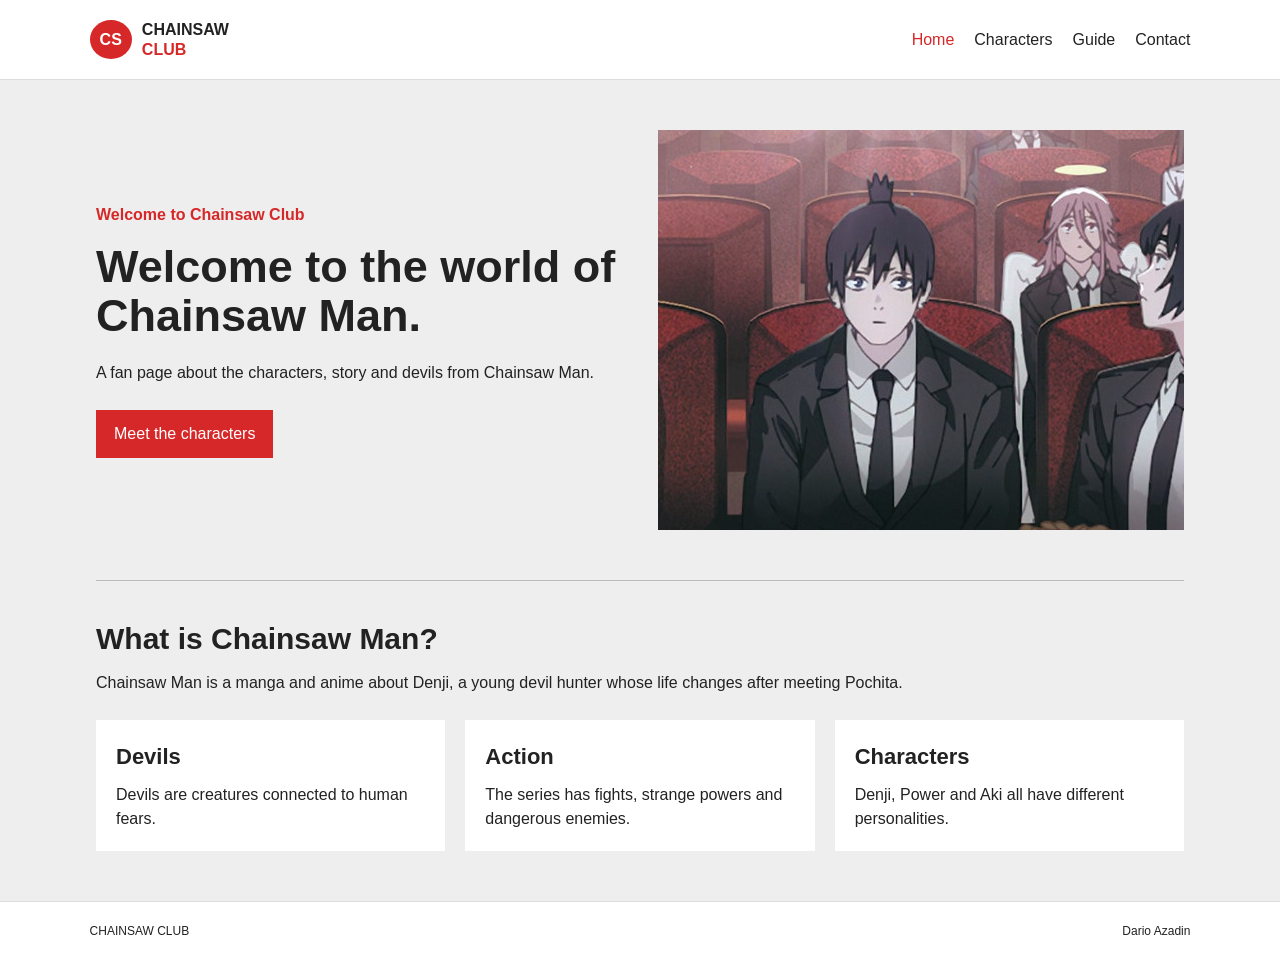
==== commit a7812cc9: "Changed footer" ====
--- a/index.html
+++ b/index.html
@@ -61,7 +61,7 @@
 
 <footer class="footer">
   <p>CHAINSAW CLUB</p>
-  <p>Fan page</p>
+  <p>Dario Azadin</p>
 </footer>
 
 </body>
